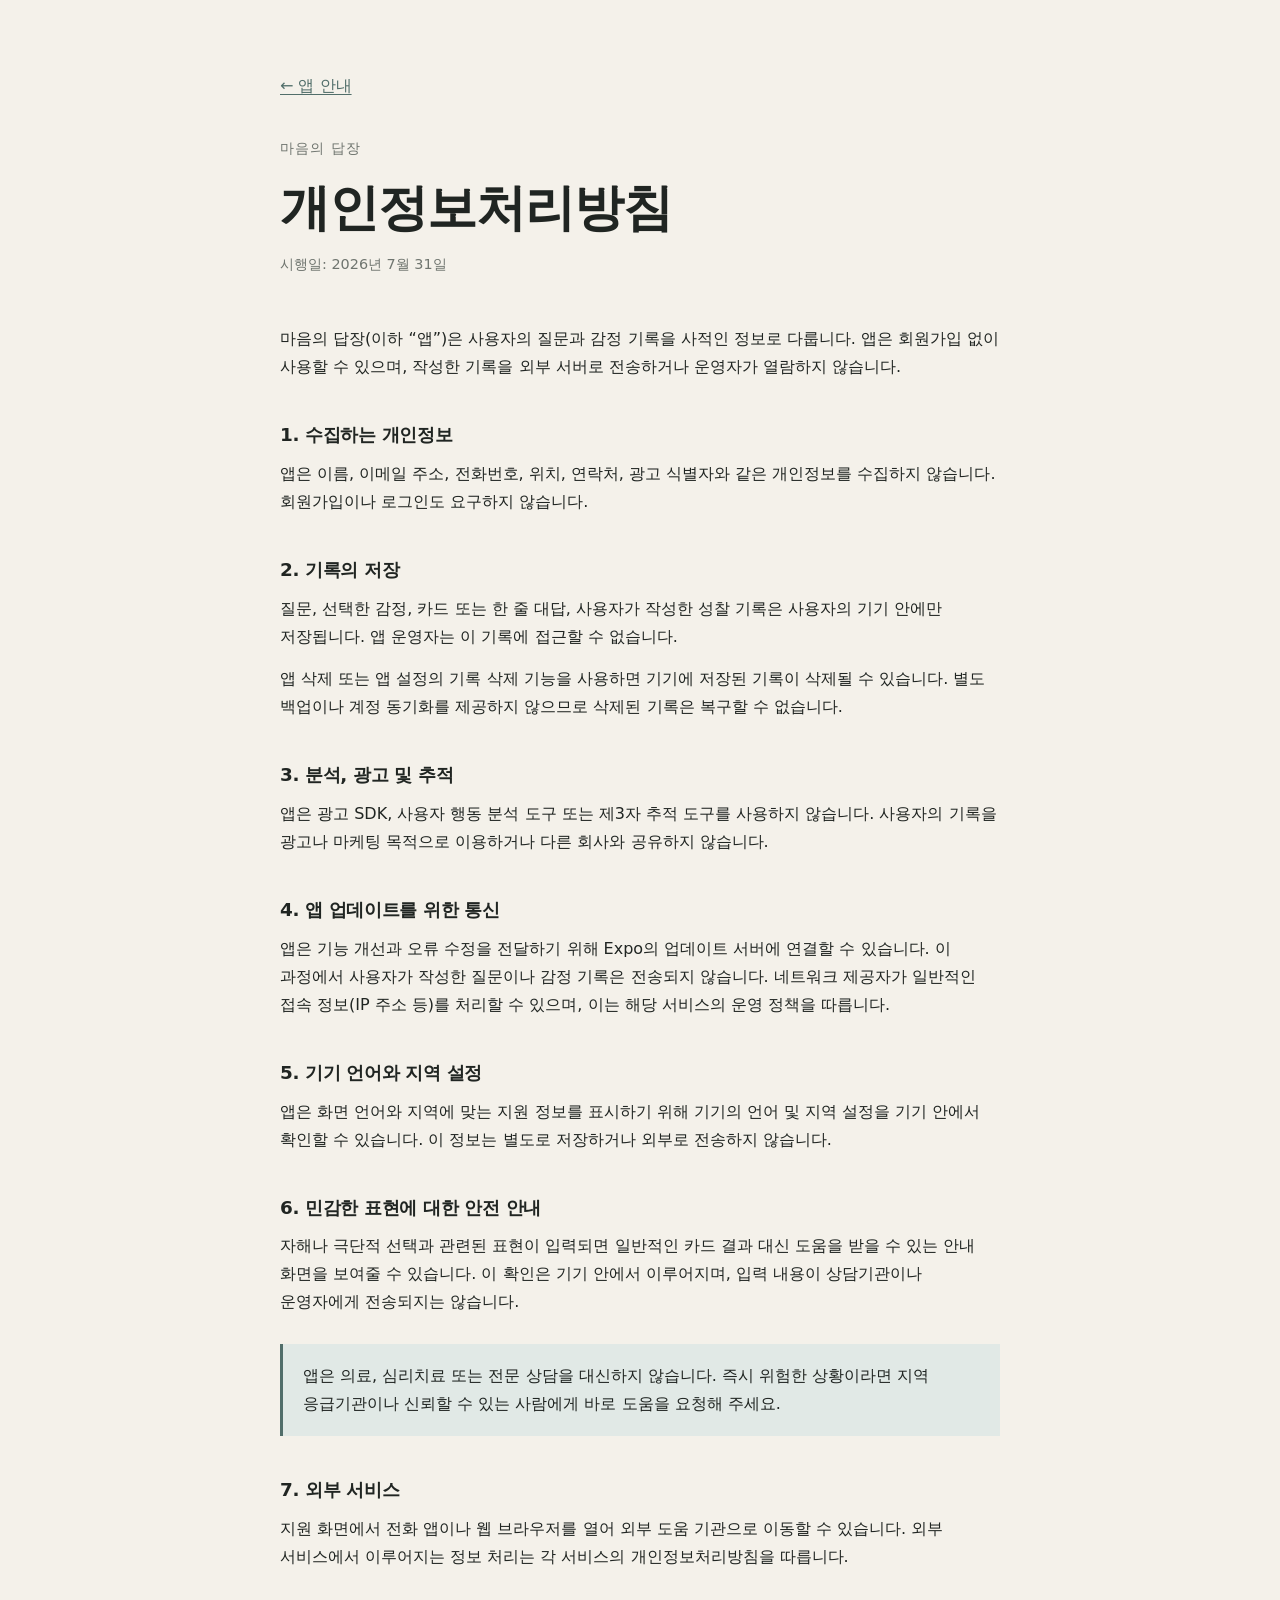
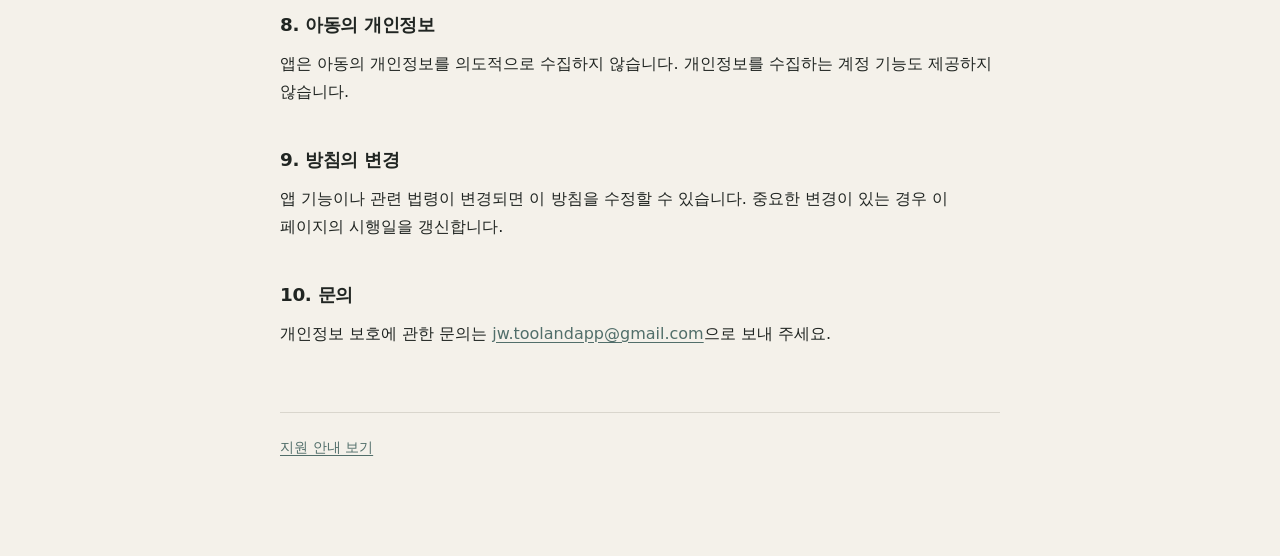
==== privacy.html @ 84e667b7 "개인정보처리방침과 지원 페이지 추가" ====
<!doctype html>
<html lang="ko">
  <head>
    <meta charset="utf-8" />
    <meta name="viewport" content="width=device-width, initial-scale=1" />
    <meta
      name="description"
      content="마음의 답장 감정 저널 앱 개인정보처리방침"
    />
    <title>개인정보처리방침 — 마음의 답장</title>
    <link rel="stylesheet" href="./styles.css" />
  </head>
  <body>
    <main>
      <nav><a href="./index.html">← 앱 안내</a></nav>
      <header>
        <p class="eyebrow">마음의 답장</p>
        <h1>개인정보처리방침</h1>
        <p class="updated">시행일: 2026년 7월 31일</p>
      </header>

      <p>
        마음의 답장(이하 “앱”)은 사용자의 질문과 감정 기록을 사적인
        정보로 다룹니다. 앱은 회원가입 없이 사용할 수 있으며, 작성한 기록을
        외부 서버로 전송하거나 운영자가 열람하지 않습니다.
      </p>

      <h2>1. 수집하는 개인정보</h2>
      <p>
        앱은 이름, 이메일 주소, 전화번호, 위치, 연락처, 광고 식별자와 같은
        개인정보를 수집하지 않습니다. 회원가입이나 로그인도 요구하지
        않습니다.
      </p>

      <h2>2. 기록의 저장</h2>
      <p>
        질문, 선택한 감정, 카드 또는 한 줄 대답, 사용자가 작성한 성찰 기록은
        사용자의 기기 안에만 저장됩니다. 앱 운영자는 이 기록에 접근할 수
        없습니다.
      </p>
      <p>
        앱 삭제 또는 앱 설정의 기록 삭제 기능을 사용하면 기기에 저장된
        기록이 삭제될 수 있습니다. 별도 백업이나 계정 동기화를 제공하지
        않으므로 삭제된 기록은 복구할 수 없습니다.
      </p>

      <h2>3. 분석, 광고 및 추적</h2>
      <p>
        앱은 광고 SDK, 사용자 행동 분석 도구 또는 제3자 추적 도구를 사용하지
        않습니다. 사용자의 기록을 광고나 마케팅 목적으로 이용하거나 다른
        회사와 공유하지 않습니다.
      </p>

      <h2>4. 앱 업데이트를 위한 통신</h2>
      <p>
        앱은 기능 개선과 오류 수정을 전달하기 위해 Expo의 업데이트 서버에
        연결할 수 있습니다. 이 과정에서 사용자가 작성한 질문이나 감정 기록은
        전송되지 않습니다. 네트워크 제공자가 일반적인 접속 정보(IP 주소 등)를
        처리할 수 있으며, 이는 해당 서비스의 운영 정책을 따릅니다.
      </p>

      <h2>5. 기기 언어와 지역 설정</h2>
      <p>
        앱은 화면 언어와 지역에 맞는 지원 정보를 표시하기 위해 기기의 언어 및
        지역 설정을 기기 안에서 확인할 수 있습니다. 이 정보는 별도로 저장하거나
        외부로 전송하지 않습니다.
      </p>

      <h2>6. 민감한 표현에 대한 안전 안내</h2>
      <p>
        자해나 극단적 선택과 관련된 표현이 입력되면 일반적인 카드 결과 대신
        도움을 받을 수 있는 안내 화면을 보여줄 수 있습니다. 이 확인은 기기
        안에서 이루어지며, 입력 내용이 상담기관이나 운영자에게 전송되지는
        않습니다.
      </p>

      <div class="notice">
        앱은 의료, 심리치료 또는 전문 상담을 대신하지 않습니다. 즉시 위험한
        상황이라면 지역 응급기관이나 신뢰할 수 있는 사람에게 바로 도움을
        요청해 주세요.
      </div>

      <h2>7. 외부 서비스</h2>
      <p>
        지원 화면에서 전화 앱이나 웹 브라우저를 열어 외부 도움 기관으로
        이동할 수 있습니다. 외부 서비스에서 이루어지는 정보 처리는 각
        서비스의 개인정보처리방침을 따릅니다.
      </p>

      <h2>8. 아동의 개인정보</h2>
      <p>
        앱은 아동의 개인정보를 의도적으로 수집하지 않습니다. 개인정보를
        수집하는 계정 기능도 제공하지 않습니다.
      </p>

      <h2>9. 방침의 변경</h2>
      <p>
        앱 기능이나 관련 법령이 변경되면 이 방침을 수정할 수 있습니다. 중요한
        변경이 있는 경우 이 페이지의 시행일을 갱신합니다.
      </p>

      <h2>10. 문의</h2>
      <p>
        개인정보 보호에 관한 문의는
        <a href="mailto:jw.toolandapp@gmail.com">jw.toolandapp@gmail.com</a>으로
        보내 주세요.
      </p>

      <footer><a href="./support.html">지원 안내 보기</a></footer>
    </main>
  </body>
</html>
---- styles.css ----
:root {
  color-scheme: light dark;
  --paper: #f4f1ea;
  --paper-raised: #fbf9f4;
  --ink: #202522;
  --muted: #6f756f;
  --line: #d9d6cd;
  --accent: #516e6a;
  --accent-soft: #e1e9e6;
}

@media (prefers-color-scheme: dark) {
  :root {
    --paper: #111619;
    --paper-raised: #171e21;
    --ink: #edf0eb;
    --muted: #a8b0aa;
    --line: #313a3b;
    --accent: #9dc7c0;
    --accent-soft: #22302f;
  }
}

* {
  box-sizing: border-box;
}

html {
  font-family:
    "Noto Serif KR", "Apple SD Gothic Neo", "Malgun Gothic", system-ui,
    sans-serif;
  background: var(--paper);
  color: var(--ink);
  line-height: 1.75;
  word-break: keep-all;
}

body {
  margin: 0;
}

main {
  width: min(720px, calc(100% - 40px));
  margin: 0 auto;
  padding: 72px 0 96px;
}

header {
  margin-bottom: 48px;
}

h1,
h2 {
  line-height: 1.35;
  letter-spacing: -0.02em;
}

h1 {
  margin: 0 0 10px;
  font-size: clamp(2rem, 7vw, 3.1rem);
  font-weight: 600;
}

h2 {
  margin: 42px 0 12px;
  font-size: 1.15rem;
  font-weight: 600;
}

p,
li {
  font-size: 1rem;
}

p {
  margin: 0 0 14px;
}

ul {
  margin: 12px 0;
  padding-left: 22px;
}

a {
  color: var(--accent);
  text-underline-offset: 3px;
}

.eyebrow,
.updated {
  color: var(--muted);
  font-size: 0.9rem;
}

.eyebrow {
  margin-bottom: 14px;
  letter-spacing: 0.08em;
}

.intro {
  max-width: 38rem;
  color: var(--muted);
  font-size: 1.08rem;
}

.links {
  display: grid;
  gap: 14px;
  margin-top: 38px;
}

.link-card {
  display: block;
  padding: 22px 24px;
  border: 1px solid var(--line);
  border-radius: 14px;
  background: var(--paper-raised);
  color: inherit;
  text-decoration: none;
}

.link-card strong {
  display: block;
  margin-bottom: 3px;
  font-size: 1.08rem;
}

.link-card span {
  color: var(--muted);
}

.notice {
  margin: 28px 0;
  padding: 18px 20px;
  border-left: 3px solid var(--accent);
  background: var(--accent-soft);
}

footer {
  margin-top: 64px;
  padding-top: 22px;
  border-top: 1px solid var(--line);
  color: var(--muted);
  font-size: 0.9rem;
}

nav {
  margin-bottom: 36px;
}

@media (max-width: 520px) {
  main {
    width: min(100% - 32px, 720px);
    padding-top: 48px;
  }
}
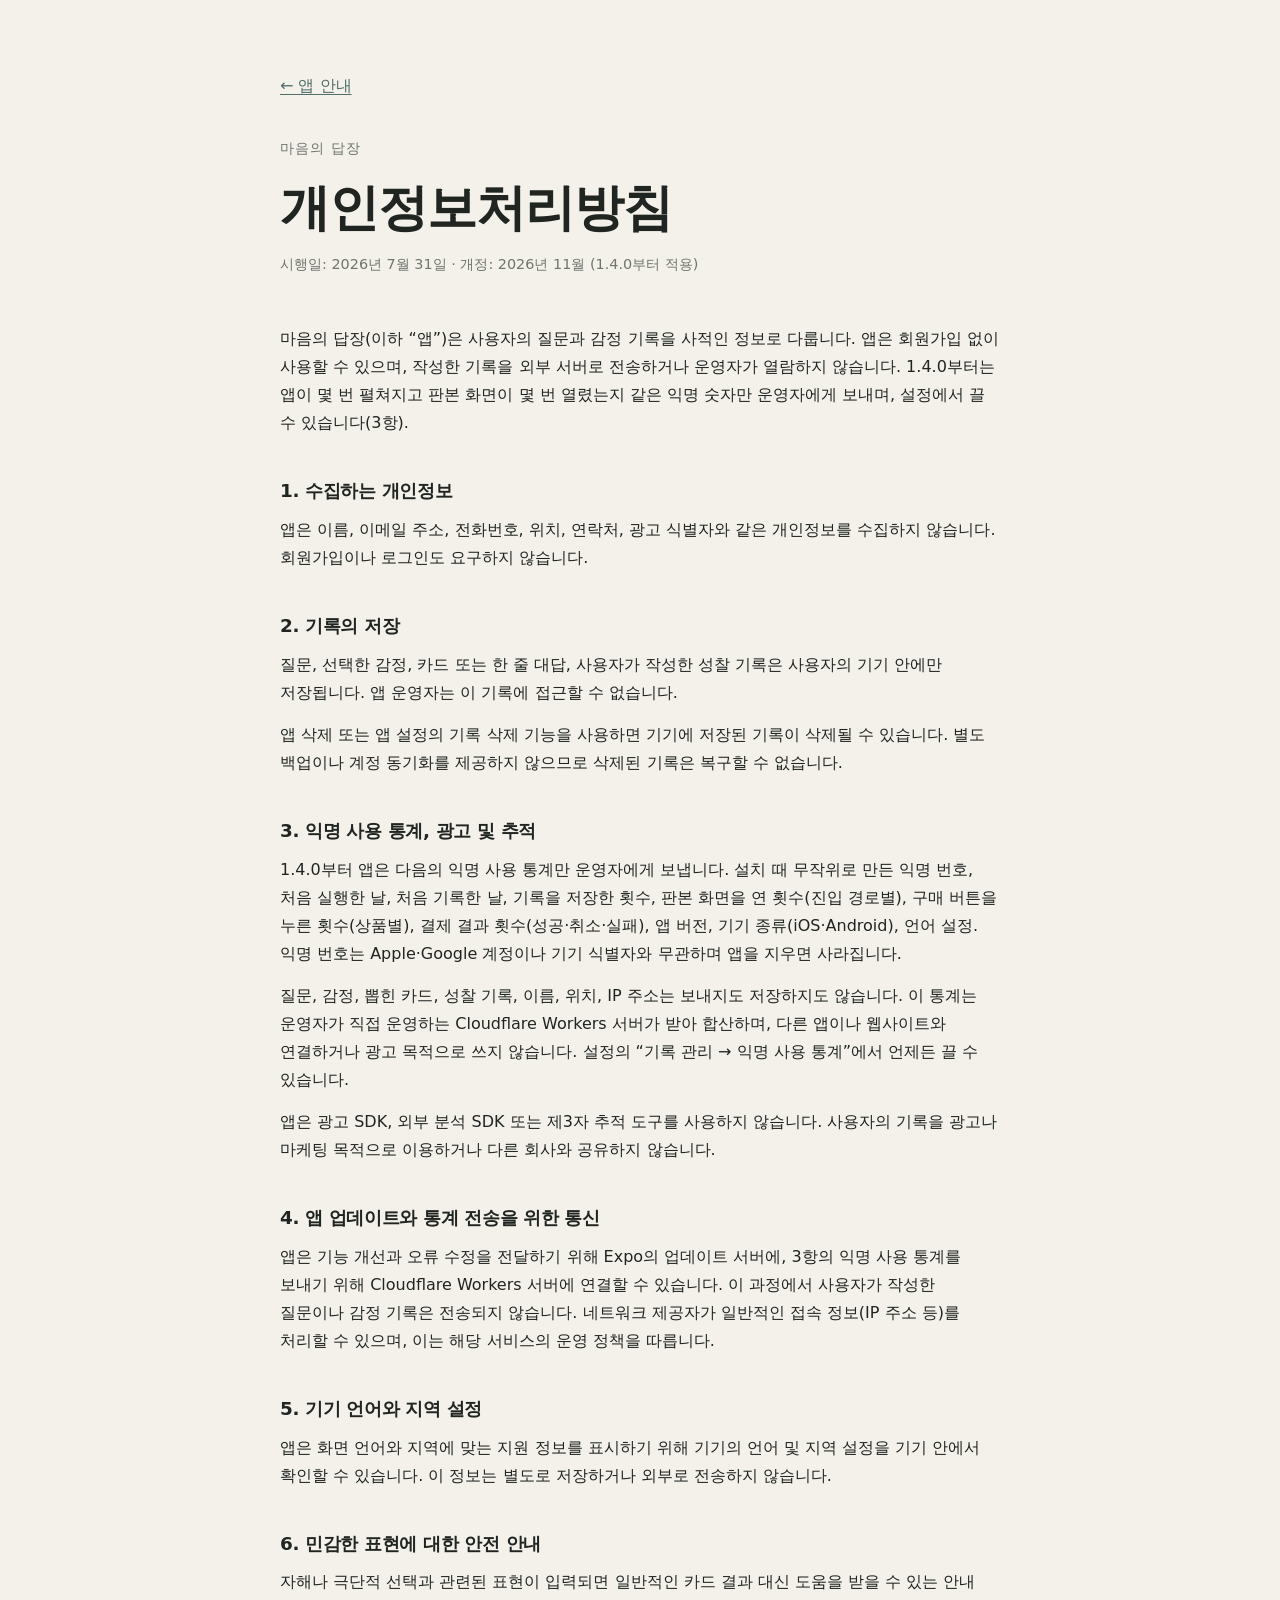
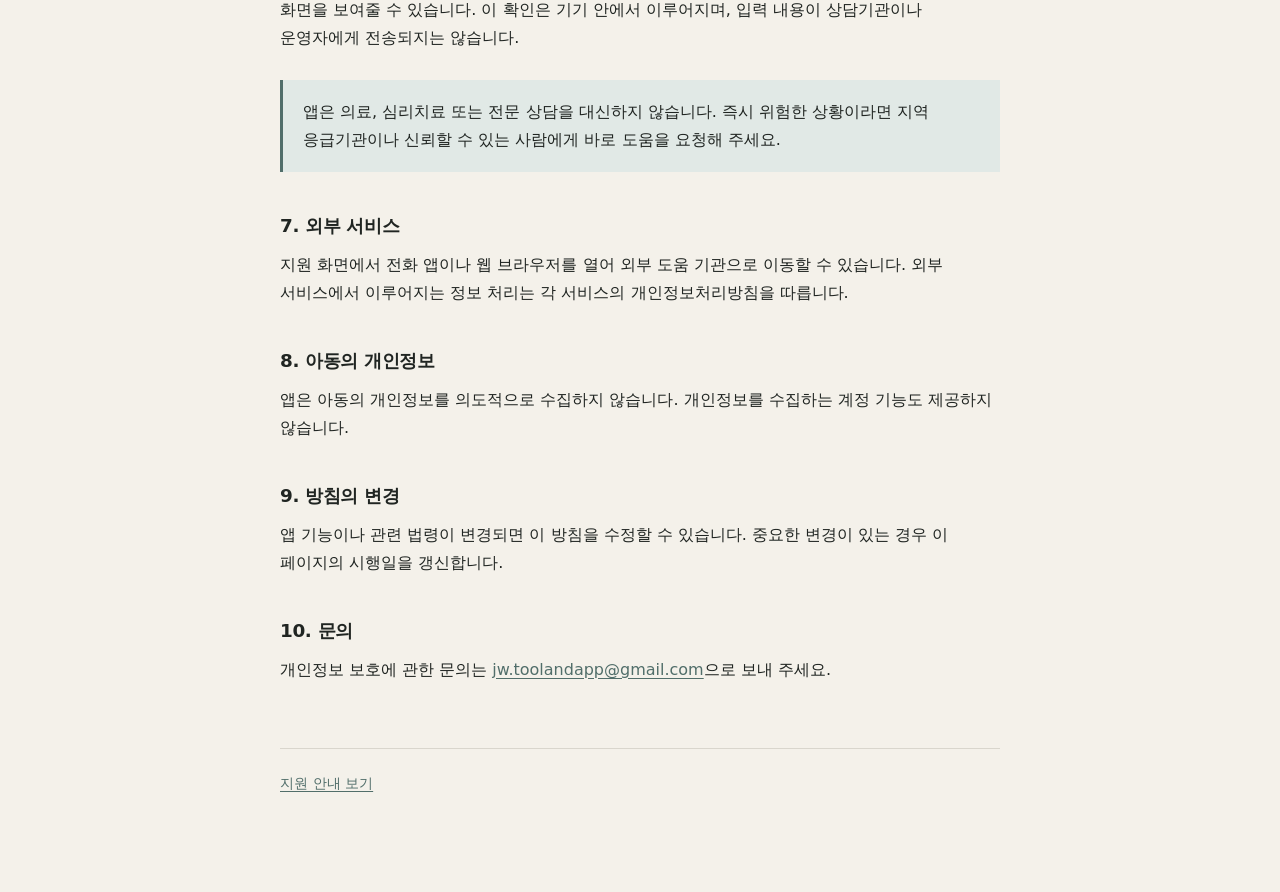
==== commit a2a15dad: "개인정보처리방침 개정 — 1.4.0부터 익명 사용 통계 고지 머리글·1항 안내·3항·4항을 고쳐 앱이 보내는 익명 사용 통계의 항목·수신처(Cloudflare Workers)· 끄" ====
--- a/privacy.html
+++ b/privacy.html
@@ -16,13 +16,15 @@
       <header>
         <p class="eyebrow">마음의 답장</p>
         <h1>개인정보처리방침</h1>
-        <p class="updated">시행일: 2026년 7월 31일</p>
+        <p class="updated">시행일: 2026년 7월 31일 · 개정: 2026년 11월 (1.4.0부터 적용)</p>
       </header>
 
       <p>
         마음의 답장(이하 “앱”)은 사용자의 질문과 감정 기록을 사적인
         정보로 다룹니다. 앱은 회원가입 없이 사용할 수 있으며, 작성한 기록을
-        외부 서버로 전송하거나 운영자가 열람하지 않습니다.
+        외부 서버로 전송하거나 운영자가 열람하지 않습니다. 1.4.0부터는 앱이
+        몇 번 펼쳐지고 판본 화면이 몇 번 열렸는지 같은 익명 숫자만
+        운영자에게 보내며, 설정에서 끌 수 있습니다(3항).
       </p>
 
       <h2>1. 수집하는 개인정보</h2>
@@ -44,17 +46,33 @@
         않으므로 삭제된 기록은 복구할 수 없습니다.
       </p>
 
-      <h2>3. 분석, 광고 및 추적</h2>
+      <h2>3. 익명 사용 통계, 광고 및 추적</h2>
       <p>
-        앱은 광고 SDK, 사용자 행동 분석 도구 또는 제3자 추적 도구를 사용하지
+        1.4.0부터 앱은 다음의 익명 사용 통계만 운영자에게 보냅니다. 설치 때
+        무작위로 만든 익명 번호, 처음 실행한 날, 처음 기록한 날, 기록을
+        저장한 횟수, 판본 화면을 연 횟수(진입 경로별), 구매 버튼을 누른
+        횟수(상품별), 결제 결과 횟수(성공·취소·실패), 앱 버전, 기기
+        종류(iOS·Android), 언어 설정. 익명 번호는 Apple·Google 계정이나 기기
+        식별자와 무관하며 앱을 지우면 사라집니다.
+      </p>
+      <p>
+        질문, 감정, 뽑힌 카드, 성찰 기록, 이름, 위치, IP 주소는 보내지도
+        저장하지도 않습니다. 이 통계는 운영자가 직접 운영하는 Cloudflare
+        Workers 서버가 받아 합산하며, 다른 앱이나 웹사이트와 연결하거나
+        광고 목적으로 쓰지 않습니다. 설정의 “기록 관리 → 익명 사용 통계”에서
+        언제든 끌 수 있습니다.
+      </p>
+      <p>
+        앱은 광고 SDK, 외부 분석 SDK 또는 제3자 추적 도구를 사용하지
         않습니다. 사용자의 기록을 광고나 마케팅 목적으로 이용하거나 다른
         회사와 공유하지 않습니다.
       </p>
 
-      <h2>4. 앱 업데이트를 위한 통신</h2>
+      <h2>4. 앱 업데이트와 통계 전송을 위한 통신</h2>
       <p>
-        앱은 기능 개선과 오류 수정을 전달하기 위해 Expo의 업데이트 서버에
-        연결할 수 있습니다. 이 과정에서 사용자가 작성한 질문이나 감정 기록은
+        앱은 기능 개선과 오류 수정을 전달하기 위해 Expo의 업데이트 서버에,
+        3항의 익명 사용 통계를 보내기 위해 Cloudflare Workers 서버에 연결할
+        수 있습니다. 이 과정에서 사용자가 작성한 질문이나 감정 기록은
         전송되지 않습니다. 네트워크 제공자가 일반적인 접속 정보(IP 주소 등)를
         처리할 수 있으며, 이는 해당 서비스의 운영 정책을 따릅니다.
       </p>
